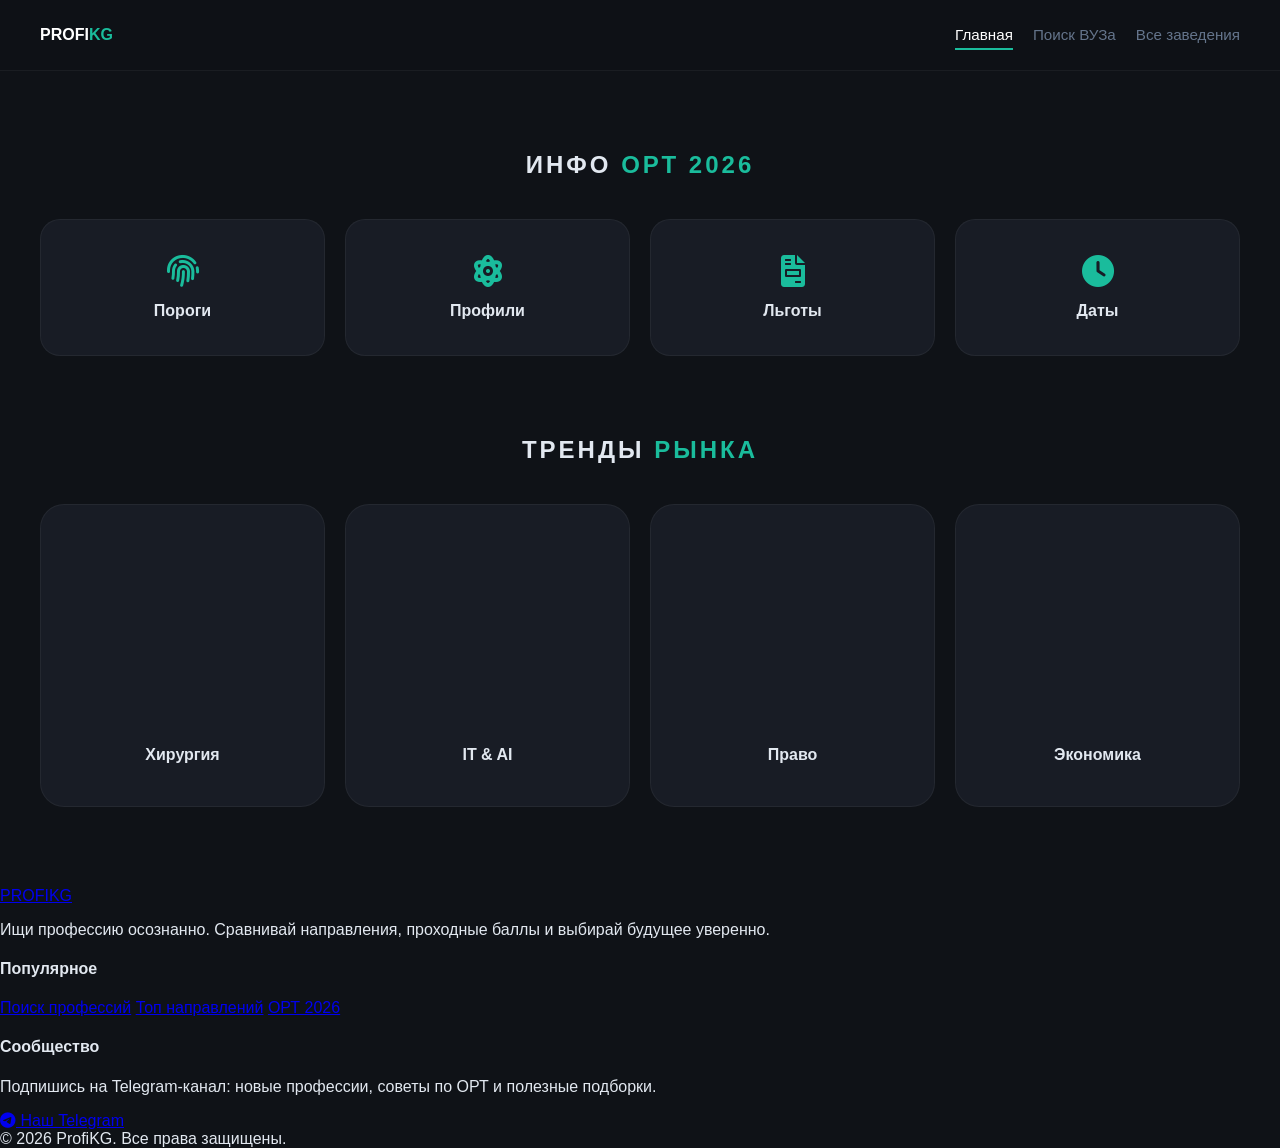
==== index.html @ b69098fc "Add files via upload" ====
<!DOCTYPE html>
<html lang="ru">
<head>
    <meta charset="UTF-8">
    <meta name="viewport" content="width=device-width, initial-scale=1.0">
    <title>ProfiKG | Полная Версия</title>
    
    <link rel="stylesheet" href="https://cdnjs.cloudflare.com/ajax/libs/font-awesome/6.0.0/css/all.min.css">
    <link rel="stylesheet" href="https://cdnjs.cloudflare.com/ajax/libs/animate.css/4.1.1/animate.min.css"/>
    <link rel="stylesheet" href="style.css">
    
    <style>
    :root {
        --brand-turquoise: #1abc9c;
        --dark-graphite: #0f1217;
        --card-graphite: #181c25;
        --border-mono: rgba(255, 255, 255, 0.05);
        --text-dim: #64748b;
    }

    body {
        background-color: var(--dark-graphite);
        color: #e2e8f0;
        font-family: 'Inter', sans-serif;
        margin: 0;
    }

    /* НАВИГАЦИЯ */
    .navbar {
        background: rgba(15, 18, 23, 0.95);
        border-bottom: 1px solid var(--border-mono);
        backdrop-filter: blur(12px);
        position: sticky; top: 0; z-index: 1000; height: 70px;
        display: flex; align-items: center;
    }

    .nav-container {
        display: flex; justify-content: space-between; align-items: center;
        width: 100%; max-width: 1200px; margin: 0 auto; padding: 0 20px;
    }

    .nav-links { display: flex; gap: 30px; list-style: none; padding: 0; margin: 0; }
    .nav-links a {
        text-decoration: none; color: var(--text-dim); font-weight: 500;
        position: relative; padding: 5px 0; transition: 0.3s; font-size: 0.95rem;
    }
    .nav-links a:hover, .nav-links a.active { color: white; }
    .nav-links a::after {
        content: ''; position: absolute; bottom: -2px; left: 0;
        width: 0; height: 2px; background: var(--brand-turquoise); transition: 0.3s;
    }
    .nav-links a:hover::after, .nav-links a.active::after { width: 100%; }

    /* СЕТКИ */
    .grid-container {
        display: grid; 
        grid-template-columns: repeat(4, 1fr); /* 4 в ряд по стандарту */
        gap: 20px; 
        margin-bottom: 40px;
    }

    /* КАРТОЧКИ ИНФО */
    .info-card {
        background: var(--card-graphite);
        border: 1px solid var(--border-mono);
        border-radius: 20px;
        padding: 35px 15px;
        text-align: center;
        cursor: pointer;
        transition: 0.4s;
    }
    .info-card:hover { transform: translateY(-10px); border-color: var(--brand-turquoise); }
    .info-card i { font-size: 2rem; color: var(--brand-turquoise); margin-bottom: 15px; transition: 0.4s; }

    /* СКРЫТЫЕ ОТВЕТЫ */
    .answer-box {
        display: none;
        background: rgba(255, 255, 255, 0.02);
        border: 1px solid var(--border-mono);
        border-radius: 24px;
        padding: 30px;
        margin: 20px 0 60px;
        border-left: 4px solid var(--brand-turquoise);
    }

    /* ТРЕНДЫ (ТУМАН) */
    .prof-card {
        background: var(--card-graphite);
        border-radius: 24px;
        border: 1px solid var(--border-mono);
        overflow: hidden;
        transition: 0.4s;
    }
    .prof-img {
        height: 200px;
        background-size: cover;
        background-position: center;
        filter: grayscale(100%) blur(1.5px);
        opacity: 0.6;
        transition: 0.6s ease;
    }
    .prof-card:hover .prof-img {
        filter: grayscale(0%) blur(0);
        opacity: 1;
        transform: scale(1.05);
    }

    .section-title {
        text-align: center; text-transform: uppercase; letter-spacing: 3px; margin: 80px 0 40px;
    }

    /* АДАПТИВНОСТЬ ДЛЯ 6 КАРТОЧЕК */
    @media (max-width: 1024px) { .grid-container { grid-template-columns: repeat(2, 1fr); } }
    @media (max-width: 600px) { .grid-container { grid-template-columns: 1fr; } }
    </style>
</head>
<body>
    <nav class="navbar">
        <div class="container nav-container" style="display: flex; justify-content: space-between; align-items: center; max-width: 1200px; margin: 0 auto; padding: 0 20px;">
            <a href="#" class="logo" style="color:white; text-decoration:none; font-weight:800;">PROFI<span style="color:var(--brand-turquoise);">KG</span></a>
             <ul class="nav-links" style="display: flex; gap: 20px; list-style: none;">
                <li><a href="#" class="active">Главная</a></li>
                <li><a href="search.html">Поиск ВУЗа</a></li>
                <li><a href="universities.html">Все заведения</a></li>
            </ul>
        </div>
    </nav>

    <main class="container  py-50" style="max-width: 1200px; margin: 50px auto; padding: 0 20px;">
        
        <h2 class="section-title">Инфо <span style="color:var(--brand-turquoise);">ОРТ 2026</span></h2>
        
        <div class="grid-container">
            <div class="info-card animate__animated animate__fadeInUp" onclick="toggleInfo('porog')">
                <i class="fas fa-fingerprint"></i>
                <h4 style="margin:0">Пороги</h4>
            </div>
            <div class="info-card animate__animated animate__fadeInUp" style="animation-delay: 0.1s;" onclick="toggleInfo('profiles')">
                <i class="fas fa-atom"></i>
                <h4 style="margin:0">Профили</h4>
            </div>
            <div class="info-card animate__animated animate__fadeInUp" style="animation-delay: 0.2s;" onclick="toggleInfo('benefits')">
                <i class="fas fa-file-invoice"></i>
                <h4 style="margin:0">Льготы</h4>
            </div>
            <div class="info-card animate__animated animate__fadeInUp" style="animation-delay: 0.3s;" onclick="toggleInfo('dates')">
                <i class="fas fa-clock"></i>
                <h4 style="margin:0">Даты</h4>
            </div>
        </div>

        <div id="porog" class="answer-box">
            <h2 style="color: var(--brand-turquoise);">Пороговые баллы</h2>
            <p>Базовый тест: 110 баллов. Это необходимый минимум для подачи документов.</p>
        </div>
        <div id="profiles" class="answer-box">
            <h2 style="color: var(--brand-turquoise);">Профильные предметы</h2>
            <p>При регистрации на ОРТ необходимо выбрать профильные тесты в соответствии с выбранным направлением.</p>
        </div>
        <div id="benefits" class="answer-box">
            <h2 style="color: var(--brand-turquoise);">Льготы</h2>
            <p>Квоты предоставляются инвалидам, сиротам и жителям отдаленных районов. Для них выделяются отдельные бюджетные места, и конкурс проходит внутри своей категории</p>
        </div>
        <div id="dates" class="answer-box">
            <h2 style="color: var(--brand-turquoise);">Даты ОРТ</h2>
            <p>Сроки Регистрации ОРТ: 10марта - 5 апреля </p>
        </div>

        <h2 class="section-title">Тренды <span style="color:var(--brand-turquoise);">рынка</span></h2>
        
        <div class="grid-container" style="margin-bottom: 80px;">
            <div class="prof-card animate__animated animate__fadeIn">
                <div class="prof-img" style="background-image: url('https://images.unsplash.com/photo-1579684385127-1ef15d508118?w=500');"></div>
                <div style="padding:20px; text-align:center;"><h4>Хирургия</h4></div>
            </div>
            <div class="prof-card animate__animated animate__fadeIn" style="animation-delay: 0.1s;">
                <div class="prof-img" style="background-image: url('https://images.unsplash.com/photo-1498050108023-c5249f4df085?w=500');"></div>
                <div style="padding:20px; text-align:center;"><h4>IT & AI</h4></div>
            </div>
            <div class="prof-card animate__animated animate__fadeIn" style="animation-delay: 0.2s;">
                <div class="prof-img" style="background-image: url('https://images.unsplash.com/photo-1589829545856-d10d557cf95f?w=500');"></div>
                <div style="padding:20px; text-align:center;"><h4>Право</h4></div>
            </div>
            <div class="prof-card animate__animated animate__fadeIn" style="animation-delay: 0.3s;">
                <div class="prof-img" style="background-image: url('https://images.unsplash.com/photo-1460925895917-afdab827c52f?w=500');"></div>
                <div style="padding:20px; text-align:center;"><h4>Экономика</h4></div>
            </div>
        </div>

    </main>

    <footer class="site-footer">
        <div class="footer-inner">
            <div class="footer-grid">
                <div>
                    <a href="index.html" class="footer-logo">PROFI<span>KG</span></a>
                    <p class="footer-tagline">Ищи профессию осознанно. Сравнивай направления, проходные баллы и выбирай будущее уверенно.</p>
                </div>
                <div>
                    <h4 class="footer-title">Популярное</h4>
                    <a class="footer-chip" href="professions.html">Поиск профессий</a>
                    <a class="footer-chip" href="universities.html">Топ направлений</a>
                    <a class="footer-chip" href="footer.html">ОРТ 2026</a> 
                </div>
            
                <div>
                    <h4 class="footer-title">Сообщество</h4>
                    <p class="footer-cta-text">Подпишись на Telegram-канал: новые профессии, советы по ОРТ и полезные подборки.</p>
                    <a href="#" class="footer-telegram"><i class="fab fa-telegram-plane"></i> Наш Telegram</a>
                </div>
            </div>
            <div class="footer-bottom">© 2026 ProfiKG. Все права защищены.</div>
        </div>
    </footer>

    <script>
        function toggleInfo(id) {
            document.querySelectorAll('.answer-box').forEach(box => box.style.display = 'none');
            const selected = document.getElementById(id);
            selected.style.display = 'block';
            selected.classList.remove('animate__fadeIn');
            void selected.offsetWidth;
            selected.classList.add('animate__animated', 'animate__fadeIn');
        }
    </script>
</body>
</html>
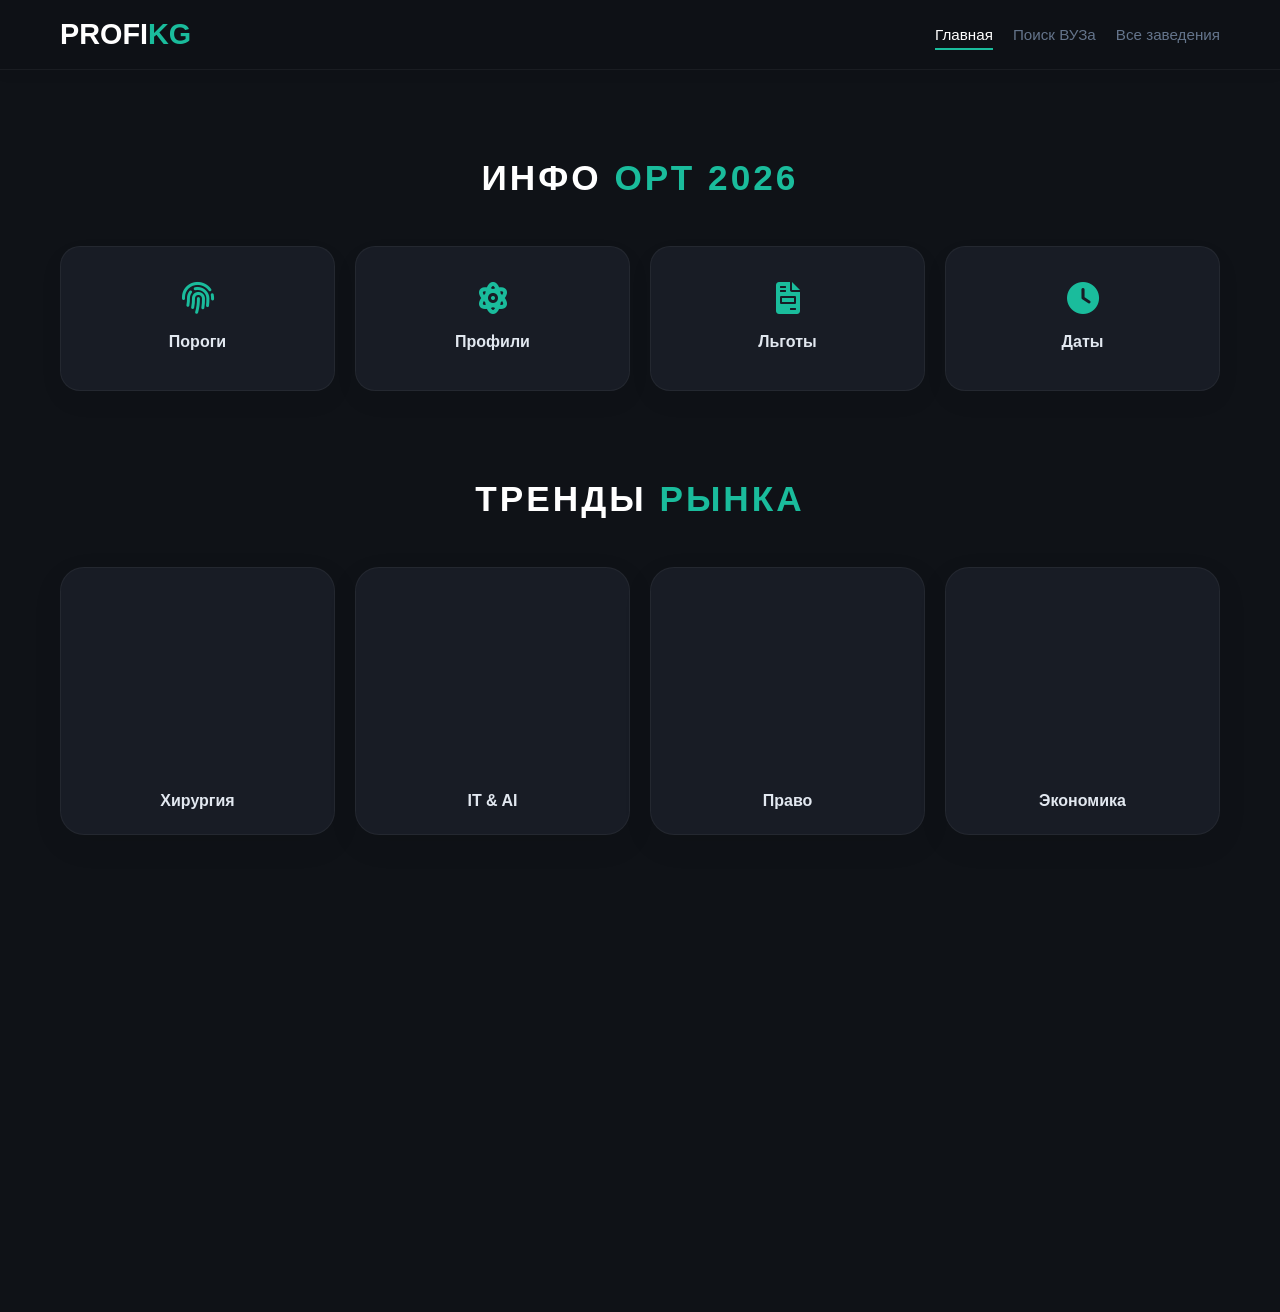
==== commit c2da9886: "Add files via upload" ====
--- a/index.html
+++ b/index.html
@@ -200,9 +200,25 @@
                     <h4 class="footer-title">Популярное</h4>
                     <a class="footer-chip" href="professions.html">Поиск профессий</a>
                     <a class="footer-chip" href="universities.html">Топ направлений</a>
-                    <a class="footer-chip" href="footer.html">ОРТ 2026</a> 
-                </div>
-            
+                    <a class="footer-chip" href="search.html">Калькулятор ОРТ</a>
+                </div>
+                <div>
+                    <h4 class="footer-title">Частые вопросы ОРТ</h4>
+                    <div class="footer-faq-list">
+                        <details class="footer-faq-item">
+                            <summary>Какой минимальный балл ОРТ?</summary>
+                            <p>Ориентир по базовому порогу обычно от 110, но по вузам требования отличаются.</p>
+                        </details>
+                        <details class="footer-faq-item">
+                            <summary>Куда поступить с моим баллом?</summary>
+                            <p>Открой Калькулятор ОРТ и введи балл — увидишь подходящие направления.</p>
+                        </details>
+                        <details class="footer-faq-item">
+                            <summary>Где смотреть дедлайны?</summary>
+                            <p>Проверяй раздел ОРТ 2026 и обязательно уточняй даты в приемной комиссии.</p>
+                        </details>
+                    </div>
+                </div>
                 <div>
                     <h4 class="footer-title">Сообщество</h4>
                     <p class="footer-cta-text">Подпишись на Telegram-канал: новые профессии, советы по ОРТ и полезные подборки.</p>
@@ -214,6 +230,27 @@
     </footer>
 
     <script>
+        function setupIndexAnimations() {
+            const targets = document.querySelectorAll('.info-card, .prof-card, .section-title, .answer-box, .site-footer');
+            targets.forEach(el => el.classList.add('reveal-on-scroll'));
+
+            if (!('IntersectionObserver' in window)) {
+                targets.forEach(el => el.classList.add('is-visible'));
+                return;
+            }
+
+            const observer = new IntersectionObserver((entries, obs) => {
+                entries.forEach(entry => {
+                    if (entry.isIntersecting) {
+                        entry.target.classList.add('is-visible');
+                        obs.unobserve(entry.target);
+                    }
+                });
+            }, { threshold: 0.15 });
+
+            targets.forEach(el => observer.observe(el));
+        }
+
         function toggleInfo(id) {
             document.querySelectorAll('.answer-box').forEach(box => box.style.display = 'none');
             const selected = document.getElementById(id);
@@ -221,7 +258,10 @@
             selected.classList.remove('animate__fadeIn');
             void selected.offsetWidth;
             selected.classList.add('animate__animated', 'animate__fadeIn');
+            selected.classList.add('is-visible');
         }
+
+        document.addEventListener('DOMContentLoaded', setupIndexAnimations);
     </script>
 </body>
 </html>
--- a/style.css
+++ b/style.css
@@ -0,0 +1,776 @@
+/* ОБНУЛЕНИЕ */
+* { 
+    margin: 0; 
+    padding: 0; 
+    box-sizing: border-box; 
+    font-family: 'Segoe UI', Roboto, Helvetica, Arial, sans-serif; 
+}
+
+body { 
+    background: #f4f7f6; 
+    color: #333; 
+    line-height: 1.6;
+}
+
+.container { 
+    max-width: 1200px; 
+    margin: 0 auto; 
+    padding: 0 20px; 
+}
+
+/* НАВИГАЦИЯ */
+.navbar { 
+    background: #fff; 
+    padding: 1rem 0; 
+    box-shadow: 0 4px 12px rgba(0,0,0,0.05); 
+    position: sticky; 
+    top: 0; 
+    z-index: 100; 
+}
+
+.nav-container { 
+    display: flex; 
+    justify-content: space-between; 
+    align-items: center; 
+}
+
+.logo { 
+    font-size: 1.8rem; 
+    font-weight: 800; 
+    color: #2c3e50; 
+    text-decoration: none;
+}
+
+.logo span { color: #00a8a8; }
+
+.nav-links { 
+    display: flex; 
+    list-style: none; 
+    gap: 25px; 
+}
+
+.nav-links a { 
+    text-decoration: none; 
+    color: #555; 
+    font-weight: 600; 
+    transition: 0.3s; 
+}
+
+.nav-links a:hover, .nav-links a.active { color: #00a8a8; }
+
+/* HERO БЛОК */
+.hero { 
+    height: 60vh; 
+    background: linear-gradient(rgba(0,0,0,0.6), rgba(0,0,0,0.6)), 
+                url('https://images.unsplash.com/photo-1505751172107-16053f3e6205?auto=format&fit=crop&w=1600&q=80'); 
+    background-size: cover; 
+    background-position: center; 
+    display: flex; 
+    align-items: center; 
+    justify-content: center; 
+    text-align: center; 
+    color: white; 
+}
+
+.hero-content h1 { font-size: 3rem; margin-bottom: 1rem; text-shadow: 2px 2px 10px rgba(0,0,0,0.3); }
+
+/* КНОПКИ */
+.btn-primary, .btn-outline {
+    padding: 12px 30px;
+    border-radius: 8px;
+    text-decoration: none;
+    font-weight: 700;
+    display: inline-block;
+    transition: 0.3s;
+    cursor: pointer;
+    border: none;
+}
+
+.btn-primary { background: #00a8a8; color: white; box-shadow: 0 4px 15px rgba(0,168,168,0.3); }
+.btn-primary:hover { background: #008f8f; transform: translateY(-2px); box-shadow: 0 6px 20px rgba(0,168,168,0.4); }
+
+.btn-outline { 
+    background: transparent; 
+    color: white; 
+    border: 2px solid white; 
+    margin-left: 10px;
+}
+.btn-outline:hover { background: white; color: #2c3e50; }
+
+/* СЕТКА РЕЗУЛЬТАТОВ */
+.results-grid { 
+    display: grid; 
+    /* repeat(auto-fill...) — это магия. Она сама решает, 
+       сколько карточек влезет в ряд. 300px — это их идеальная ширина. */
+    grid-template-columns: repeat(auto-fill, minmax(300px, 1fr)); 
+    gap: 25px; 
+    padding: 40px 0; 
+    align-items: start; /* Чтобы карточки не растягивались до пола */
+}
+
+/* ЖИРНАЯ КАРТОЧКА */
+/* УЛЬТИМАТИВНАЯ КАРТОЧКА: БЕЛАЯ, ПРЫГУЧАЯ, НЕ ТАНК */
+.feature-card { 
+    background: #ffffff !important; /* Принудительно белый фон, чтобы не была прозрачной */
+    border-radius: 18px; 
+    padding: 25px; 
+    box-shadow: 0 12px 30px rgba(0,0,0,0.07); 
+    border-top: 8px solid #00a8a8; 
+    display: flex; 
+    flex-direction: column; 
+    height: 100%;
+    position: relative;
+    z-index: 1;
+    /* ИМБА ПРЫЖОК */
+    transition: all 0.6s cubic-bezier(0.175, 0.885, 0.32, 1.275) !important; 
+}
+
+/* Эффект при наведении */
+.feature-card:hover { 
+    transform: translateY(-15px) scale(1.05) !important; 
+    box-shadow: 0 20px 40px rgba(0,0,0,0.15);
+    background: #ffffff !important;
+}
+
+.feature-card.special { 
+    border-top-color: #f1c40f; 
+    background: linear-gradient(to bottom, #fffef5, #ffffff); 
+}
+
+/* ВЕРХ КАРТОЧКИ */
+.card-header {
+    display: flex;
+    justify-content: space-between;
+    align-items: flex-start;
+    margin-bottom: 15px;
+}
+
+.badge { 
+    font-size: 10px; 
+    padding: 5px 12px; 
+    border-radius: 6px; 
+    font-weight: 800; 
+    color: white; 
+    text-transform: uppercase;
+    letter-spacing: 0.5px;
+}
+.badge.vuz { background: #2c3e50; }
+.badge.college { background: #00a8a8; }
+
+.feature-card i { font-size: 2.2rem; color: #00a8a8; transition: 0.3s; }
+.feature-card:hover i { transform: scale(1.1); }
+
+/* ТЕЛО КАРТОЧКИ - ЗАБИРАЕТ СВОБОДНОЕ МЕСТО */
+.card-body {
+    flex-grow: 1; 
+    display: flex;
+    flex-direction: column;
+}
+
+.feature-card h3 { 
+    font-size: 1.3rem; 
+    color: #2c3e50; 
+    margin-bottom: 8px; 
+    font-weight: 700;
+    line-height: 1.2;
+}
+
+.univ-name { 
+    color: #888; 
+    font-size: 0.95rem; 
+    margin-bottom: 20px; 
+    font-weight: 500;
+}
+
+/* БЛОК ХАРАКТЕРИСТИК */
+.stats { 
+    background: #f8fafb; 
+    padding: 15px; 
+    border-radius: 12px; 
+    margin-top: auto; /* Прижимает блок характеристик к нижней части */
+    border: 1px solid #eee;
+}
+.stat-item { 
+    display: flex; 
+    justify-content: space-between; 
+    font-size: 0.9rem; 
+    margin-bottom: 8px; 
+}
+.stat-item:last-child { margin-bottom: 0; }
+.stat-item strong { color: #2c3e50; font-weight: 700; }
+
+/* ФУТЕР С ЦЕНОЙ */
+.card-footer {
+    margin-top: 20px;
+    padding-top: 15px;
+    border-top: 1px dashed #ddd;
+    text-align: center;
+}
+
+.price { 
+    font-size: 1.4rem; 
+    font-weight: 900; 
+    color: #00a8a8; 
+}
+
+/* ПОИСКОВАЯ ЗОНА */
+.search-box { 
+    text-align: center; 
+    background: white; 
+    padding: 50px 40px; 
+    border-radius: 20px; 
+    box-shadow: 0 15px 40px rgba(0,0,0,0.1); 
+    margin-top: -80px; 
+    position: relative; 
+    z-index: 10; 
+    border-bottom: 4px solid #00a8a8;
+}
+
+.input-group {
+    display: flex;
+    justify-content: center;
+    gap: 15px;
+    margin-top: 25px;
+    flex-wrap: wrap;
+}
+
+.search-box input { 
+    padding: 18px 25px; 
+    border: 2px solid #edf2f7; 
+    border-radius: 12px; 
+    width: 300px; 
+    outline: none; 
+    font-size: 1rem;
+    transition: 0.3s;
+    background: #f8fafb;
+}
+
+.search-box input:focus { 
+    border-color: #00a8a8; 
+    background: #fff;
+    box-shadow: 0 0 0 4px rgba(0,168,168,0.1);
+}
+
+/* ТАБЫ */
+.tabs { display: flex; justify-content: center; gap: 12px; margin: 40px 0; }
+.tab-btn { 
+    padding: 12px 25px; 
+    border: 2px solid #00a8a8; 
+    background: white; 
+    color: #00a8a8; 
+    border-radius: 50px; 
+    cursor: pointer; 
+    font-weight: 700; 
+    transition: 0.3s;
+}
+.tab-btn.active, .tab-btn:hover { background: #00a8a8; color: white; box-shadow: 0 4px 15px rgba(0,168,168,0.2); }
+
+/* СЕКЦИИ */
+.section-title { text-align: center; margin-bottom: 50px; font-size: 2.2rem; color: #2c3e50; font-weight: 800; }
+.bg-light-gray { background: #eef2f3; }
+.py-50 { padding: 80px 0; }
+
+.info-grid { display: grid; grid-template-columns: repeat(auto-fit, minmax(300px, 1fr)); gap: 30px; }
+.info-card { background: white; padding: 40px; border-radius: 20px; text-align: center; box-shadow: 0 10px 25px rgba(0,0,0,0.05); }
+.info-card i { font-size: 3rem; color: #00a8a8; margin-bottom: 20px; }
+
+.prof-grid { display: grid; grid-template-columns: repeat(auto-fit, minmax(300px, 1fr)); gap: 30px; }
+.prof-card { background: white; border-radius: 20px; overflow: hidden; box-shadow: 0 10px 30px rgba(0,0,0,0.08); }
+.prof-card img { width: 100%; height: 220px; object-fit: cover; }
+.prof-content { padding: 25px; }
+
+.footer { background: #2c3e50; color: white; padding: 50px 0; text-align: center; margin-top: 80px; }
+
+/* МОБИЛКА */
+@media (max-width: 768px) {
+    .nav-links { display: none; }
+    .hero-content h1 { font-size: 2.2rem; }
+    .search-box { padding: 30px 20px; margin-top: -40px; }
+    .search-box input { width: 100%; }
+}
+/* Стиль кнопки карты */
+.map-btn {
+    width: 100%;
+    margin-top: 15px;
+    padding: 10px;
+    border: none;
+    border-radius: 8px;
+    background: #eef2f7;
+    color: #2c3e50;
+    font-weight: 600;
+    cursor: pointer;
+    transition: all 0.3s ease;
+    display: flex;
+    align-items: center;
+    justify-content: center;
+    gap: 8px;
+}
+
+.map-btn i {
+    color: #e74c3c; /* Красный цвет маркера Google */
+}
+
+.map-btn:hover {
+    background: #27ae60;
+    color: white;
+}
+
+.map-btn:hover i {
+    color: white;
+}
+/* Кнопка "Найти на карте" */
+.map-btn {
+    width: 100%;
+    margin-top: 12px;
+    padding: 10px;
+    border: 2px solid #eee;
+    border-radius: 8px;
+    background: #fff;
+    color: #2c3e50;
+    font-weight: 600;
+    cursor: pointer;
+    transition: 0.3s;
+    display: flex;
+    align-items: center;
+    justify-content: center;
+    gap: 8px;
+}
+
+.map-btn:hover {
+    border-color: #e74c3c;
+    background: #fdf2f2;
+}
+
+/* Модальное окно (фон) */
+.modal {
+    display: none; /* Скрыто по умолчанию */
+    position: fixed;
+    z-index: 2000;
+    left: 0;
+    top: 0;
+    width: 100%;
+    height: 100%;
+    background-color: rgba(0,0,0,0.8); /* Темный фон */
+    backdrop-filter: blur(5px); /* Размытие заднего плана */
+}
+/* Контент окна */
+.modal-content {
+    background-color: #fff;
+    margin: 5% auto;
+    padding: 15px;
+    border-radius: 20px;
+    width: 90%;
+    max-width: 800px;
+    position: relative;
+    animation: slideDown 0.3s ease-out;
+}
+
+/* Крестик закрытия */
+.close-modal {
+    position: absolute;
+    right: 15px;
+    top: 5px;
+    color: #333;
+    font-size: 35px;
+    font-weight: bold;
+    cursor: pointer;
+}
+
+/* Анимация появления */
+@keyframes slideDown {
+    from { transform: translateY(-50px); opacity: 0; }
+    to { transform: translateY(0); opacity: 1; }
+}
+.catalog-grid {
+    display: grid;
+    /* minmax(300px, 1fr) — значит карточка не меньше 300px, но и не растянется в танк */
+    grid-template-columns: repeat(auto-fill, minmax(300px, 1fr)); 
+    gap: 25px; /* Расстояние между ними */
+    padding: 20px;
+    align-items: start; /* Чтобы они не тянулись до пола, если текста мало */
+}
+/* 1. Создаем саму пружину */
+@keyframes modalJump {
+    0% { opacity: 0; transform: scale(0.5) translateY(150px); }
+    70% { transform: scale(1.08) translateY(-15px); }
+    100% { opacity: 1; transform: scale(1) translateY(0); }
+}
+
+/* 2. Вешаем её на окно */
+.modal-content {
+    /* Другие стили окна... */
+    animation: modalJump 0.7s cubic-bezier(0.175, 0.885, 0.32, 1.275) forwards;
+}
+:root {
+    --brand-turquoise: #1abc9c; /* Основной бирюзовый */
+    --dark-turquoise: #16a085;  /* Бирюзовый потемнее для ховера */
+    --bg-light: #f4f9f9;
+    --transition-bounce: all 0.4s cubic-bezier(0.175, 0.885, 0.32, 1.275);
+}
+
+/* Общий контейнер для кнопок */
+.filter-tabs-wrapper, .tabs-tags {
+    display: flex;
+    gap: 12px;
+    justify-content: center;
+    flex-wrap: wrap;
+    padding: 20px;
+}
+
+/* Кнопки на обеих страницах */
+.tab-btn, .univ-tab-btn {
+    display: flex;
+    align-items: center;
+    gap: 10px;
+    padding: 12px 22px;
+    border: 2px solid #e0e7e7;
+    background: #ffffff;
+    color: #34495e;
+    border-radius: 14px;
+    font-size: 14px;
+    font-weight: 600;
+    cursor: pointer;
+    transition: var(--transition-bounce);
+    box-shadow: 0 4px 6px rgba(0, 0, 0, 0.02);
+}
+
+/* Наведение (Ховер) */
+.tab-btn:hover, .univ-tab-btn:hover {
+    border-color: var(--brand-turquoise);
+    color: var(--brand-turquoise);
+    transform: translateY(-4px);
+    box-shadow: 0 10px 20px rgba(26, 188, 156, 0.15);
+}
+
+/* Активная кнопка (Бирюзовый фон) */
+.tab-btn.active, .univ-tab-btn.active {
+    background: var(--brand-turquoise);
+    border-color: var(--brand-turquoise);
+    color: #ffffff !important;
+    transform: scale(1.06);
+    box-shadow: 0 12px 25px rgba(26, 188, 156, 0.3);
+}
+
+/* Иконки: делаем их одинаковыми по размеру */
+.tab-btn i, .univ-tab-btn i {
+    font-size: 18px;
+    width: 20px;
+    text-align: center;
+}
+/* ФИНАЛЬНЫЙ ФИКС ЦВЕТОВ (ГРАФИТ + БИРЮЗА) */
+
+/* 1. ФОН СТРАНИЦЫ И ОБЩИЙ ТЕКСТ */
+body {
+    background-color: #0f1217 !important;
+    color: #e2e8f0 !important;
+}
+
+/* 2. ТЕКСТ ВНУТРИ БЕЛЫХ КАРТОЧЕК (РЕЗУЛЬТАТЫ) */
+/* Мы заставляем текст внутри карточек быть темным, чтобы его было видно на белом фоне */
+.results-grid div, 
+#all-list div, 
+.uni-card {
+    color: #1a1a1a !important; /* Делаем текст почти черным */
+}
+
+/* Названия вузов внутри карточек */
+.results-grid h3, 
+#all-list h3, 
+.uni-card h3 {
+    color: #000000 !important;
+    font-weight: 800 !important;
+}
+
+/* Подписи (сколько лет учиться, факультеты) */
+.results-grid p, 
+#all-list p, 
+.uni-card p {
+    color: #444444 !important;
+}
+
+/* 3. КНОПКИ ФИЛЬТРОВ И НАДПИСИ (ВЕРХНЯЯ ПАНЕЛЬ) */
+/* Делаем заголовки фильтров белыми */
+.filter-group label, 
+.filter-container p, 
+h2.section-title {
+    color: #ffffff !important;
+}
+
+/* Кнопки ВУЗ/Колледж */
+.tab-btn {
+    background: rgba(255, 255, 255, 0.05) !important;
+    border: 1px solid rgba(255, 255, 255, 0.1) !important;
+    color: #94a3b8 !important; /* Светло-серый текст */
+}
+
+/* Активная кнопка - Бирюзовая */
+.tab-btn.active {
+    background-color: #1abc9c !important;
+    color: #0f1217 !important; /* Черный текст на бирюзе для четкости */
+    border-color: #1abc9c !important;
+    font-weight: bold !important;
+}
+
+/* Иконки в фильтрах */
+.tab-btn i {
+    color: inherit !important; /* Иконка принимает цвет текста кнопки */
+}
+/* Возвращаем сочную сетку по 3 в ряд */
+.results-grid {
+    display: grid;
+    grid-template-columns: repeat(3, 1fr); /* Строго 3 колонки */
+    gap: 25px;
+    margin-top: 40px;
+}
+
+/* Адаптивность: на планшетах 2, на телефонах 1 */
+@media (max-width: 992px) {
+    .results-grid { grid-template-columns: repeat(2, 1fr); }
+}
+@media (max-width: 600px) {
+    .results-grid { grid-template-columns: 1fr; }
+}
+
+/* Те самые красочные карточки */
+.results-grid > div {
+    background: #ffffff !important;
+    border-radius: 20px !important;
+    padding: 30px !important;
+    position: relative;
+    overflow: hidden;
+    box-shadow: 0 10px 30px rgba(0,0,0,0.3) !important;
+    transition: transform 0.3s ease;
+    display: flex;
+    flex-direction: column;
+    min-height: 200px; /* Чтобы не были мелкими */
+}
+
+/* Та самая яркая полоска (как в universities) */
+.results-grid > div::before {
+    content: '';
+    position: absolute;
+    top: 0;
+    left: 0;
+    width: 100%;
+    height: 8px;
+    background: #ffcc00; /* Тот самый желтый акцент, или поставь #1abc9c для бирюзы */
+}
+
+/* Текст внутри — четкий и черный */
+.results-grid h3 {
+    color: #000000 !important;
+    font-size: 1.4rem;
+    margin: 10px 0;
+    font-weight: 800;
+}
+
+.results-grid p {
+    color: #333333 !important; /* Насыщенный цвет для инфы об обучении */
+    font-size: 1rem;
+    line-height: 1.6;
+    margin: 0;
+}
+
+/* Чтобы кнопки сфер (IT, Медицина) тоже не ломались */
+.tab-btn {
+    white-space: nowrap; /* Чтобы текст в кнопках не переносился криво */
+}
+.answer-box {
+    /* Добавляет 100px отступа сверху при прыжке к ID */
+    scroll-margin-top: 100px; 
+}
+/* Базовый стиль для всех меток */
+.badge {
+    padding: 4px 8px;
+    border-radius: 4px;
+    color: white;
+    font-size: 10px;
+    font-weight: bold;
+    text-transform: uppercase;
+}
+
+
+.badge.vocational_school { background-color: #F59E0B; }   
+
+/* ЕДИНЫЙ ФУТЕР САЙТА */
+.site-footer {
+    margin-top: 80px;
+    background: #11161d;
+    border-top: 1px solid rgba(255, 255, 255, 0.08);
+    color: #cbd5e1;
+}
+
+.footer-inner {
+    max-width: 1200px;
+    margin: 0 auto;
+    padding: 48px 20px 28px;
+}
+
+.footer-grid {
+    display: grid;
+    grid-template-columns: 1.3fr 1fr 1fr 1fr;
+    gap: 24px;
+}
+
+.footer-logo {
+    display: inline-block;
+    font-size: 1.5rem;
+    font-weight: 800;
+    text-decoration: none;
+    color: #ffffff;
+    margin-bottom: 12px;
+}
+
+.footer-logo span {
+    color: #1abc9c;
+}
+
+.footer-tagline {
+    margin: 0;
+    color: #94a3b8;
+    line-height: 1.7;
+    max-width: 280px;
+}
+
+.footer-title {
+    margin: 0 0 12px;
+    color: #ffffff;
+    font-size: 1rem;
+    font-weight: 700;
+}
+
+.footer-links {
+    list-style: none;
+    margin: 0;
+    padding: 0;
+    display: flex;
+    flex-direction: column;
+    gap: 8px;
+}
+
+.footer-links a {
+    color: #94a3b8;
+    text-decoration: none;
+    transition: color 0.25s ease, transform 0.25s ease;
+}
+
+.footer-links a:hover {
+    color: #1abc9c;
+    transform: translateX(2px);
+}
+
+.footer-chip {
+    display: inline-block;
+    margin: 0 8px 8px 0;
+    padding: 6px 10px;
+    border-radius: 999px;
+    background: rgba(26, 188, 156, 0.12);
+    border: 1px solid rgba(26, 188, 156, 0.35);
+    color: #7be3cf;
+    font-size: 0.84rem;
+    text-decoration: none;
+    transition: all 0.25s ease;
+}
+
+.footer-chip:hover {
+    background: rgba(26, 188, 156, 0.2);
+    color: #a8f2e5;
+}
+
+.footer-cta-text {
+    margin: 0 0 14px;
+    color: #94a3b8;
+    line-height: 1.6;
+}
+
+.footer-telegram {
+    display: inline-flex;
+    align-items: center;
+    gap: 8px;
+    padding: 10px 16px;
+    border-radius: 10px;
+    background: #1abc9c;
+    color: #0f1217;
+    font-weight: 700;
+    text-decoration: none;
+    transition: transform 0.25s ease, box-shadow 0.25s ease;
+}
+
+.footer-telegram:hover {
+    transform: translateY(-2px);
+    box-shadow: 0 10px 20px rgba(26, 188, 156, 0.35);
+}
+
+.footer-bottom {
+    margin-top: 28px;
+    padding-top: 16px;
+    border-top: 1px solid rgba(255, 255, 255, 0.08);
+    text-align: center;
+    color: #64748b;
+    font-size: 0.92rem;
+}
+
+.footer-faq-list {
+    display: flex;
+    flex-direction: column;
+    gap: 10px;
+}
+
+.footer-faq-item {
+    background: rgba(255, 255, 255, 0.03);
+    border: 1px solid rgba(255, 255, 255, 0.06);
+    border-radius: 10px;
+    padding: 10px 12px;
+}
+
+.footer-faq-item summary {
+    cursor: pointer;
+    color: #cbd5e1;
+    font-weight: 600;
+}
+
+.footer-faq-item p {
+    margin: 8px 0 0;
+    color: #94a3b8;
+    line-height: 1.55;
+    font-size: 0.92rem;
+}
+
+@keyframes fadeUpSoft {
+    from {
+        opacity: 0;
+        transform: translateY(18px);
+    }
+    to {
+        opacity: 1;
+        transform: translateY(0);
+    }
+}
+
+.reveal-on-scroll {
+    opacity: 0;
+    transform: translateY(18px);
+    transition: opacity 0.55s ease, transform 0.55s ease;
+}
+
+.reveal-on-scroll.is-visible {
+    opacity: 1;
+    transform: translateY(0);
+}
+
+@media (max-width: 992px) {
+    .footer-grid {
+        grid-template-columns: repeat(2, 1fr);
+    }
+}
+
+@media (max-width: 600px) {
+    .footer-inner {
+        padding: 36px 16px 24px;
+    }
+
+    .footer-grid {
+        grid-template-columns: 1fr;
+        gap: 20px;
+    }
+}
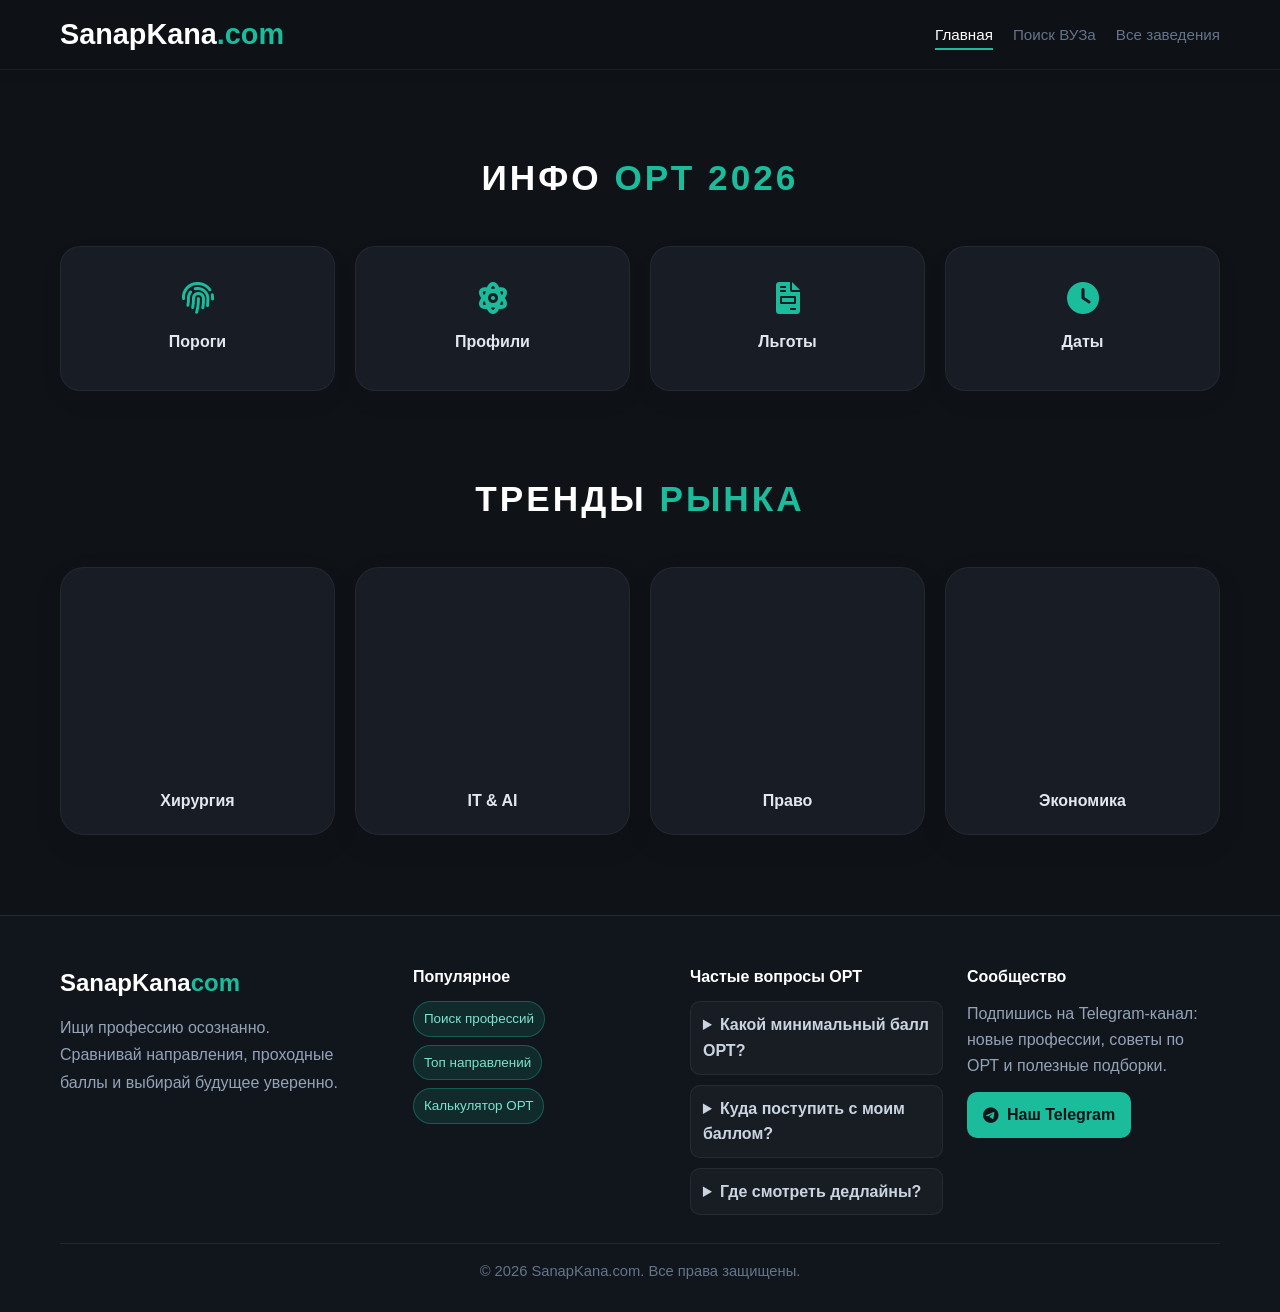
==== commit e7954b44: "Add files via upload" ====
--- a/index.html
+++ b/index.html
@@ -3,7 +3,7 @@
 <head>
     <meta charset="UTF-8">
     <meta name="viewport" content="width=device-width, initial-scale=1.0">
-    <title>ProfiKG | Полная Версия</title>
+    <title>SanapKana.com | Полная Версия</title>
     
     <link rel="stylesheet" href="https://cdnjs.cloudflare.com/ajax/libs/font-awesome/6.0.0/css/all.min.css">
     <link rel="stylesheet" href="https://cdnjs.cloudflare.com/ajax/libs/animate.css/4.1.1/animate.min.css"/>
@@ -117,7 +117,7 @@
 <body>
     <nav class="navbar">
         <div class="container nav-container" style="display: flex; justify-content: space-between; align-items: center; max-width: 1200px; margin: 0 auto; padding: 0 20px;">
-            <a href="#" class="logo" style="color:white; text-decoration:none; font-weight:800;">PROFI<span style="color:var(--brand-turquoise);">KG</span></a>
+            <a href="#" class="logo" style="color:white; text-decoration:none; font-weight:800;">SanapKana<span style="color:var(--brand-turquoise);">.com</span></a>
              <ul class="nav-links" style="display: flex; gap: 20px; list-style: none;">
                 <li><a href="#" class="active">Главная</a></li>
                 <li><a href="search.html">Поиск ВУЗа</a></li>
@@ -193,7 +193,7 @@
         <div class="footer-inner">
             <div class="footer-grid">
                 <div>
-                    <a href="index.html" class="footer-logo">PROFI<span>KG</span></a>
+                    <a href="index.html" class="footer-logo">SanapKana<span>com</span></a>
                     <p class="footer-tagline">Ищи профессию осознанно. Сравнивай направления, проходные баллы и выбирай будущее уверенно.</p>
                 </div>
                 <div>
@@ -225,7 +225,7 @@
                     <a href="#" class="footer-telegram"><i class="fab fa-telegram-plane"></i> Наш Telegram</a>
                 </div>
             </div>
-            <div class="footer-bottom">© 2026 ProfiKG. Все права защищены.</div>
+            <div class="footer-bottom">© 2026 SanapKana.com. Все права защищены.</div>
         </div>
     </footer>
 
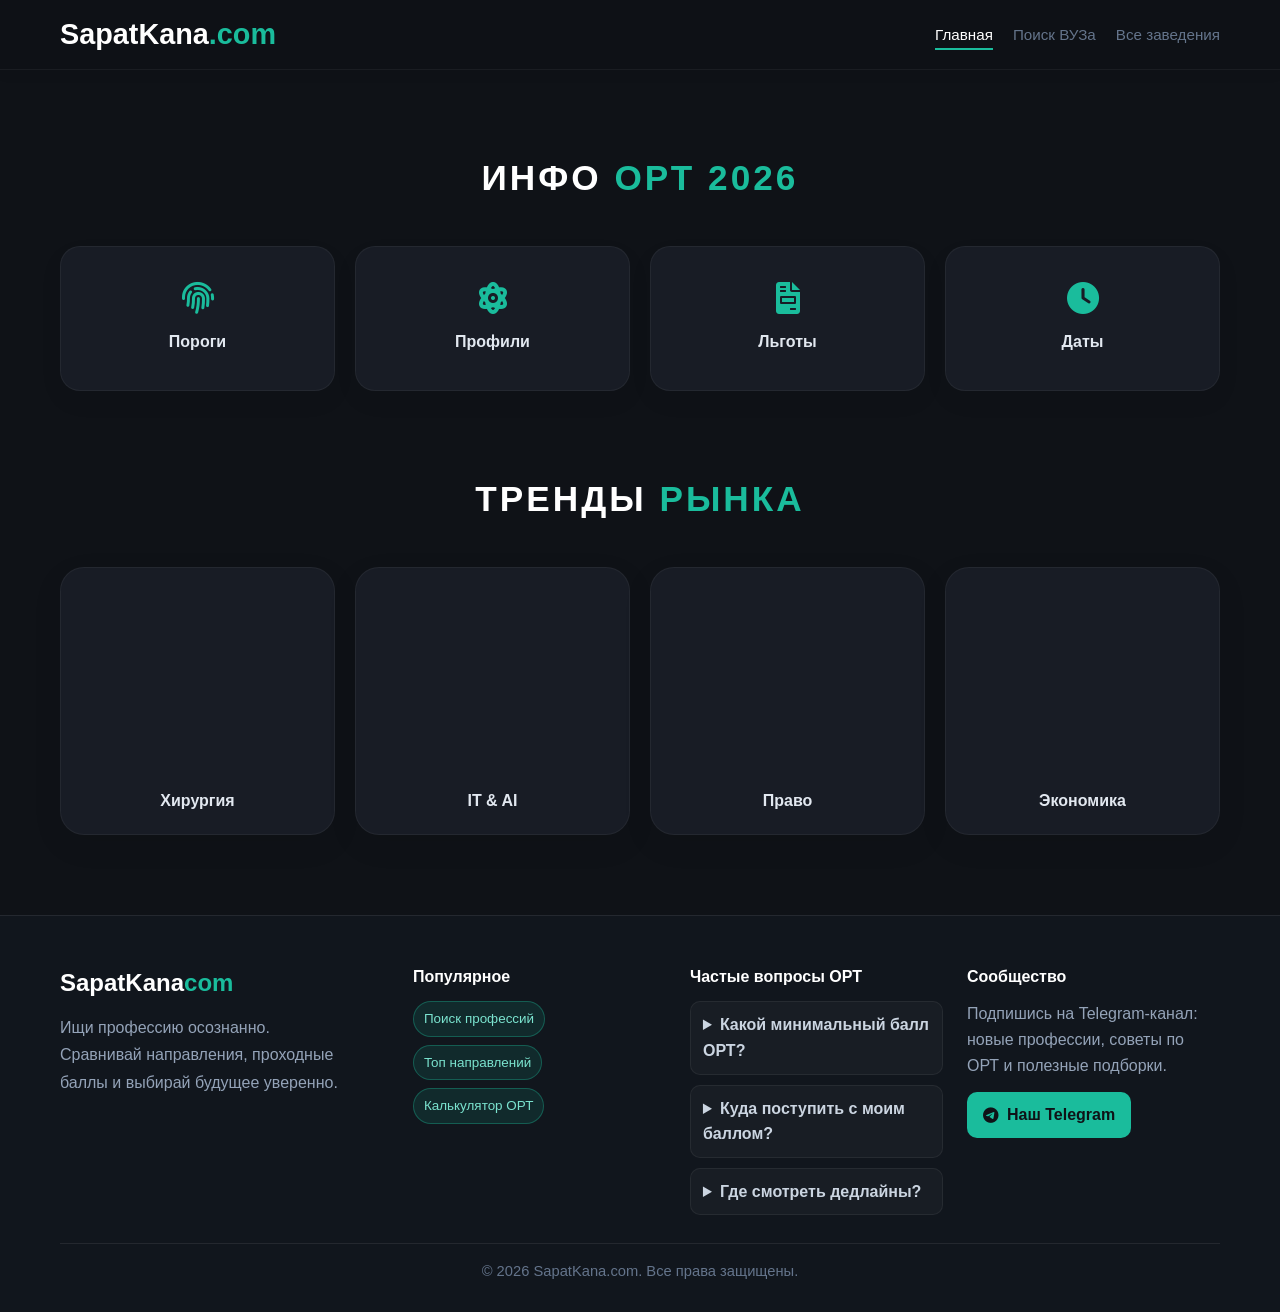
==== commit a93e4c02: "Add files via upload" ====
--- a/index.html
+++ b/index.html
@@ -3,7 +3,7 @@
 <head>
     <meta charset="UTF-8">
     <meta name="viewport" content="width=device-width, initial-scale=1.0">
-    <title>SanapKana.com | Полная Версия</title>
+    <title>SapatKana.com | Полная Версия</title>
     
     <link rel="stylesheet" href="https://cdnjs.cloudflare.com/ajax/libs/font-awesome/6.0.0/css/all.min.css">
     <link rel="stylesheet" href="https://cdnjs.cloudflare.com/ajax/libs/animate.css/4.1.1/animate.min.css"/>
@@ -117,7 +117,7 @@
 <body>
     <nav class="navbar">
         <div class="container nav-container" style="display: flex; justify-content: space-between; align-items: center; max-width: 1200px; margin: 0 auto; padding: 0 20px;">
-            <a href="#" class="logo" style="color:white; text-decoration:none; font-weight:800;">SanapKana<span style="color:var(--brand-turquoise);">.com</span></a>
+            <a href="#" class="logo" style="color:white; text-decoration:none; font-weight:800;">SapatKana<span style="color:var(--brand-turquoise);">.com</span></a>
              <ul class="nav-links" style="display: flex; gap: 20px; list-style: none;">
                 <li><a href="#" class="active">Главная</a></li>
                 <li><a href="search.html">Поиск ВУЗа</a></li>
@@ -193,7 +193,7 @@
         <div class="footer-inner">
             <div class="footer-grid">
                 <div>
-                    <a href="index.html" class="footer-logo">SanapKana<span>com</span></a>
+                    <a href="index.html" class="footer-logo">SapatKana<span>com</span></a>
                     <p class="footer-tagline">Ищи профессию осознанно. Сравнивай направления, проходные баллы и выбирай будущее уверенно.</p>
                 </div>
                 <div>
@@ -222,10 +222,10 @@
                 <div>
                     <h4 class="footer-title">Сообщество</h4>
                     <p class="footer-cta-text">Подпишись на Telegram-канал: новые профессии, советы по ОРТ и полезные подборки.</p>
-                    <a href="#" class="footer-telegram"><i class="fab fa-telegram-plane"></i> Наш Telegram</a>
-                </div>
-            </div>
-            <div class="footer-bottom">© 2026 SanapKana.com. Все права защищены.</div>
+                    <a href="https://t.me/+KA1tgi_SckYyNWEy" target="_blank" class="footer-telegram">  <i class="fab fa-telegram-plane"></i> Наш Telegram</a>
+                </div>
+            </div>
+            <div class="footer-bottom">© 2026 SapatKana.com. Все права защищены.</div>
         </div>
     </footer>
 
@@ -264,4 +264,4 @@
         document.addEventListener('DOMContentLoaded', setupIndexAnimations);
     </script>
 </body>
-</html>+</html>
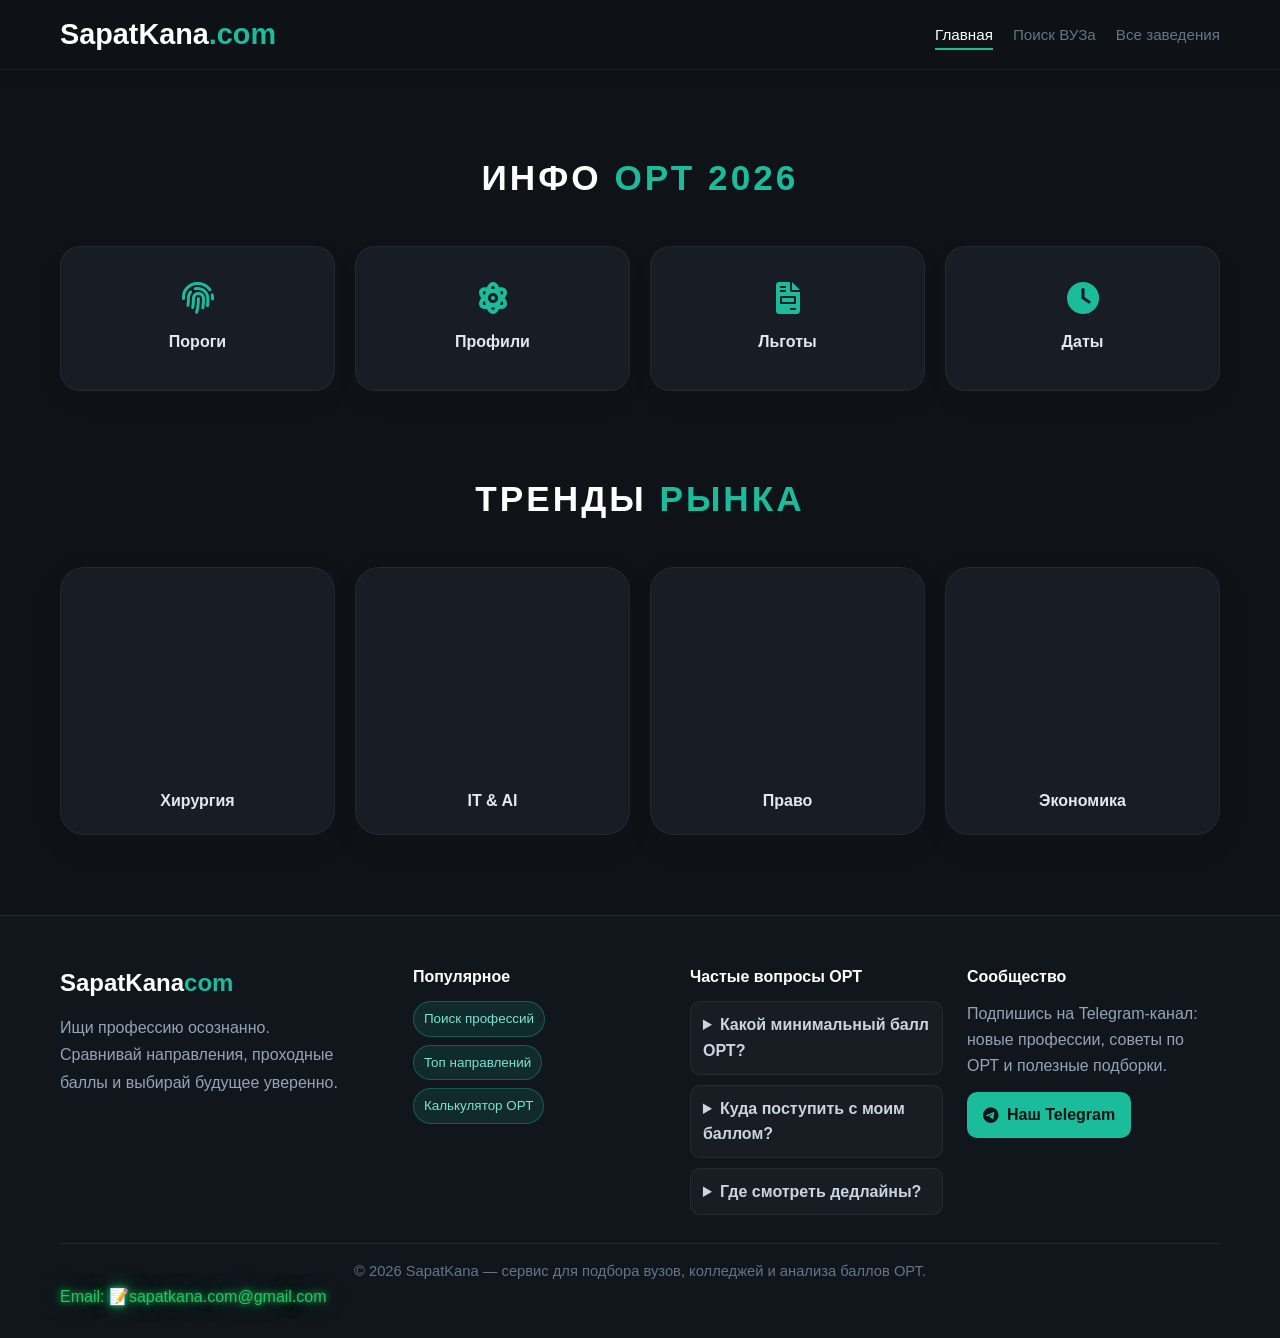
==== commit ba0fedc4: "Add files via upload" ====
--- a/index.html
+++ b/index.html
@@ -225,7 +225,10 @@
                     <a href="https://t.me/+KA1tgi_SckYyNWEy" target="_blank" class="footer-telegram">  <i class="fab fa-telegram-plane"></i> Наш Telegram</a>
                 </div>
             </div>
-            <div class="footer-bottom">© 2026 SapatKana.com. Все права защищены.</div>
+            <div class="footer-bottom">© 2026 SapatKana — сервис для подбора вузов, колледжей и анализа баллов ОРТ.</div>
+            
+             <p class="glow">Email: 📝sapatkana.com@gmail.com</p>
+
         </div>
     </footer>
 
--- a/style.css
+++ b/style.css
@@ -774,3 +774,10 @@
         gap: 20px;
     }
 }
+.glow {
+  color: #22c55e;
+  text-shadow:
+    0 0 5px rgba(34, 197, 94, 0.7),
+    0 0 10px rgba(34, 197, 94, 0.6),
+    0 0 20px rgba(34, 197, 94, 0.5);
+}
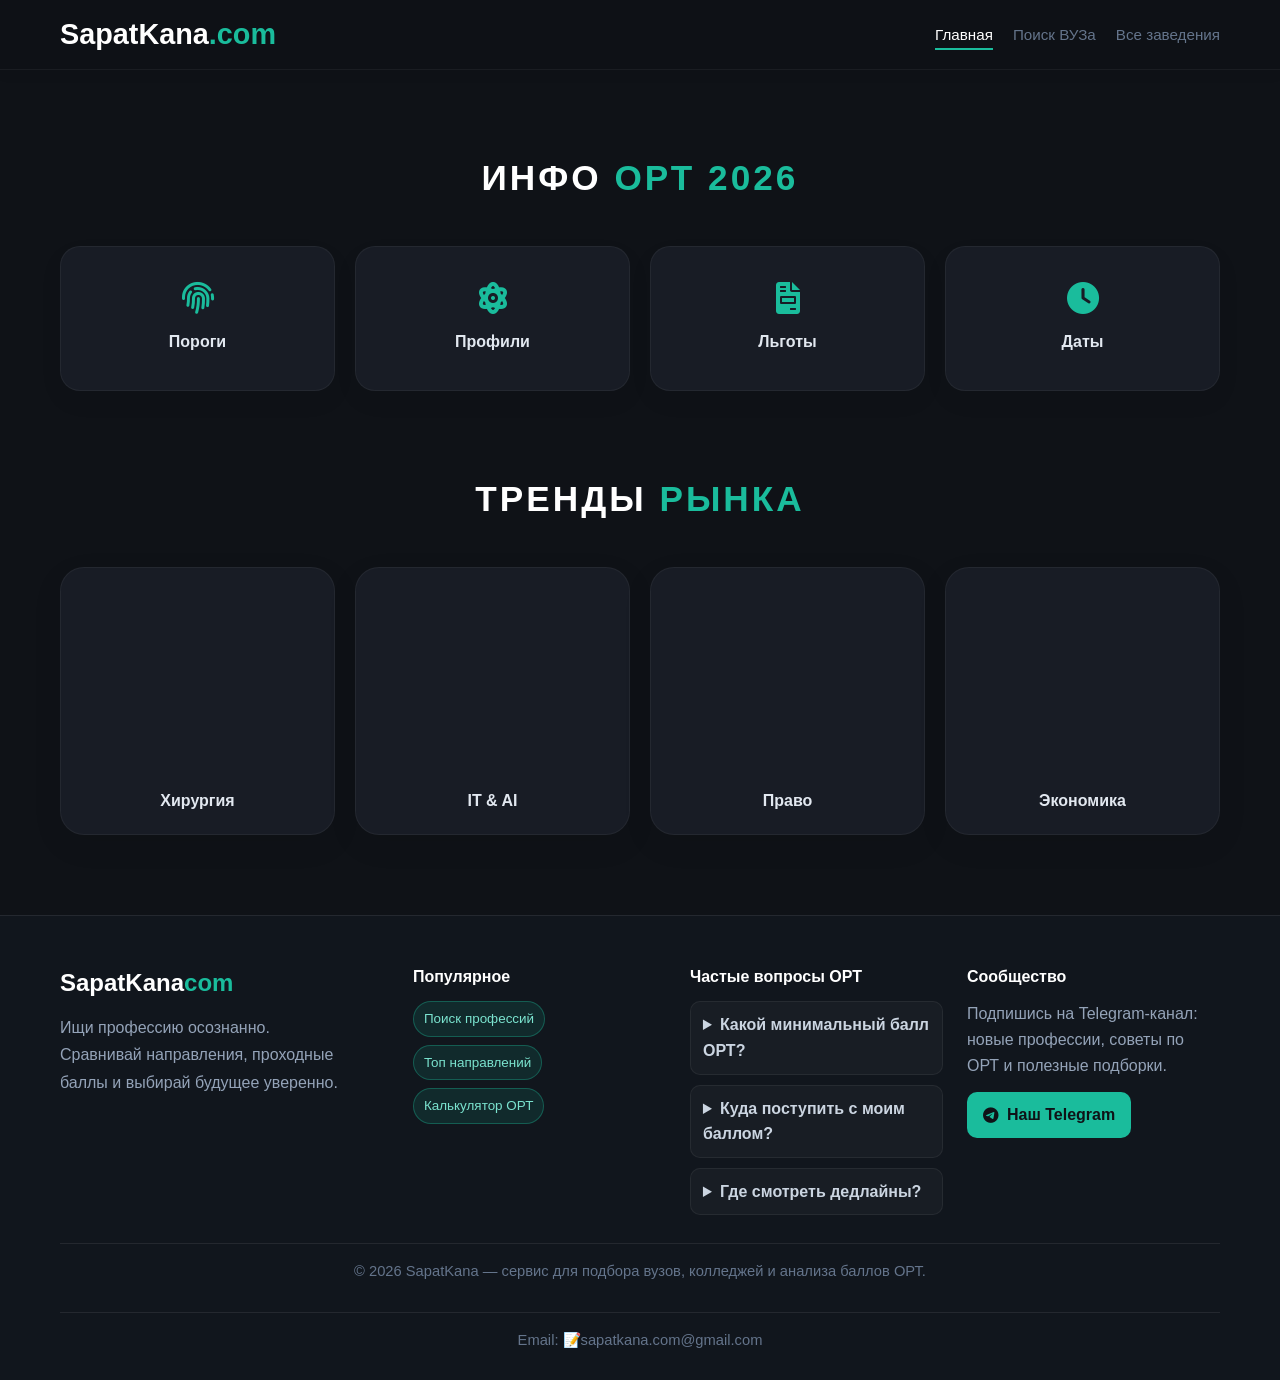
==== commit 3cebefbf: "Add files via upload" ====
--- a/index.html
+++ b/index.html
@@ -227,7 +227,7 @@
             </div>
             <div class="footer-bottom">© 2026 SapatKana — сервис для подбора вузов, колледжей и анализа баллов ОРТ.</div>
             
-             <p class="glow">Email: 📝sapatkana.com@gmail.com</p>
+          <div class="footer-bottom">Email: 📝sapatkana.com@gmail.com     </div>
 
         </div>
     </footer>
--- a/style.css
+++ b/style.css
@@ -774,10 +774,3 @@
         gap: 20px;
     }
 }
-.glow {
-  color: #22c55e;
-  text-shadow:
-    0 0 5px rgba(34, 197, 94, 0.7),
-    0 0 10px rgba(34, 197, 94, 0.6),
-    0 0 20px rgba(34, 197, 94, 0.5);
-}
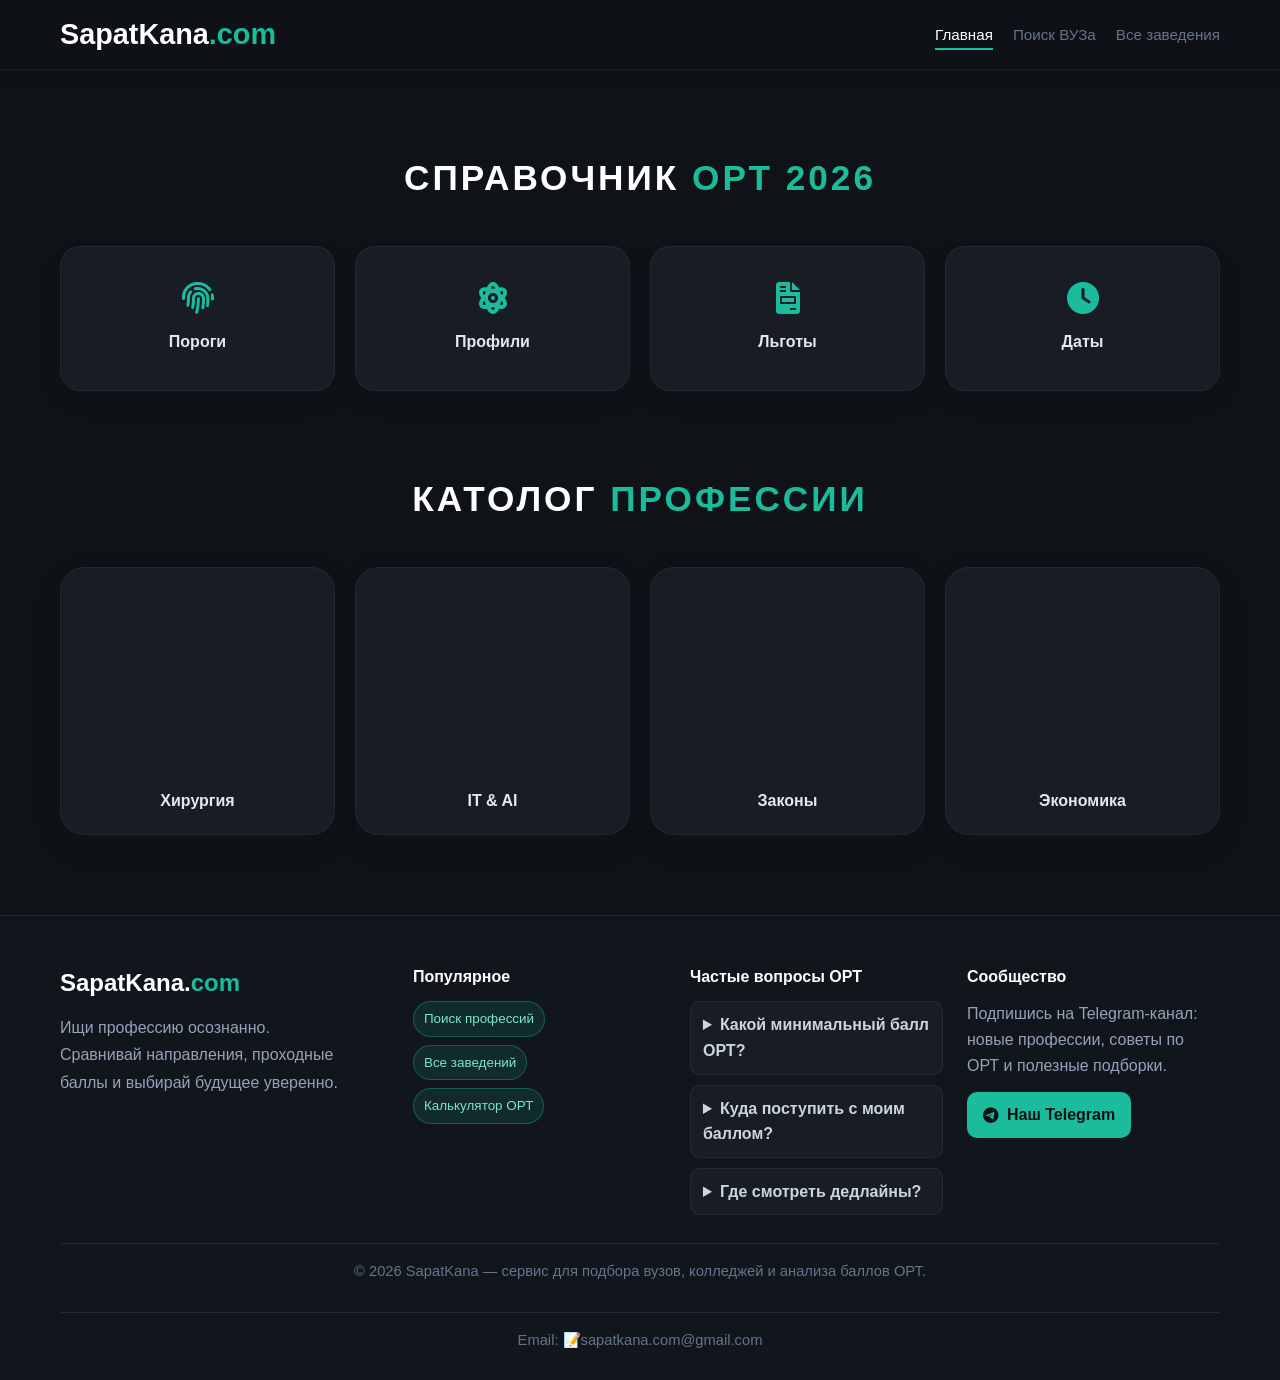
==== commit ebecf869: "Add files via upload" ====
--- a/index.html
+++ b/index.html
@@ -128,7 +128,7 @@
 
     <main class="container  py-50" style="max-width: 1200px; margin: 50px auto; padding: 0 20px;">
         
-        <h2 class="section-title">Инфо <span style="color:var(--brand-turquoise);">ОРТ 2026</span></h2>
+        <h2 class="section-title">Справочник <span style="color:var(--brand-turquoise);"> ОРТ 2026</span></h2>
         
         <div class="grid-container">
             <div class="info-card animate__animated animate__fadeInUp" onclick="toggleInfo('porog')">
@@ -166,7 +166,7 @@
             <p>Сроки Регистрации ОРТ: 10марта - 5 апреля </p>
         </div>
 
-        <h2 class="section-title">Тренды <span style="color:var(--brand-turquoise);">рынка</span></h2>
+        <h2 class="section-title">Католог <span style="color:var(--brand-turquoise);">Профессии</span></h2>
         
         <div class="grid-container" style="margin-bottom: 80px;">
             <div class="prof-card animate__animated animate__fadeIn">
@@ -179,7 +179,7 @@
             </div>
             <div class="prof-card animate__animated animate__fadeIn" style="animation-delay: 0.2s;">
                 <div class="prof-img" style="background-image: url('https://images.unsplash.com/photo-1589829545856-d10d557cf95f?w=500');"></div>
-                <div style="padding:20px; text-align:center;"><h4>Право</h4></div>
+                <div style="padding:20px; text-align:center;"><h4>Законы</h4></div>
             </div>
             <div class="prof-card animate__animated animate__fadeIn" style="animation-delay: 0.3s;">
                 <div class="prof-img" style="background-image: url('https://images.unsplash.com/photo-1460925895917-afdab827c52f?w=500');"></div>
@@ -193,13 +193,13 @@
         <div class="footer-inner">
             <div class="footer-grid">
                 <div>
-                    <a href="index.html" class="footer-logo">SapatKana<span>com</span></a>
+                    <a href="index.html" class="footer-logo">SapatKana.<span>com</span></a>
                     <p class="footer-tagline">Ищи профессию осознанно. Сравнивай направления, проходные баллы и выбирай будущее уверенно.</p>
                 </div>
                 <div>
                     <h4 class="footer-title">Популярное</h4>
                     <a class="footer-chip" href="professions.html">Поиск профессий</a>
-                    <a class="footer-chip" href="universities.html">Топ направлений</a>
+                    <a class="footer-chip" href="universities.html">Все заведений</a>
                     <a class="footer-chip" href="search.html">Калькулятор ОРТ</a>
                 </div>
                 <div>
@@ -226,9 +226,7 @@
                 </div>
             </div>
             <div class="footer-bottom">© 2026 SapatKana — сервис для подбора вузов, колледжей и анализа баллов ОРТ.</div>
-            
           <div class="footer-bottom">Email: 📝sapatkana.com@gmail.com     </div>
-
         </div>
     </footer>
 
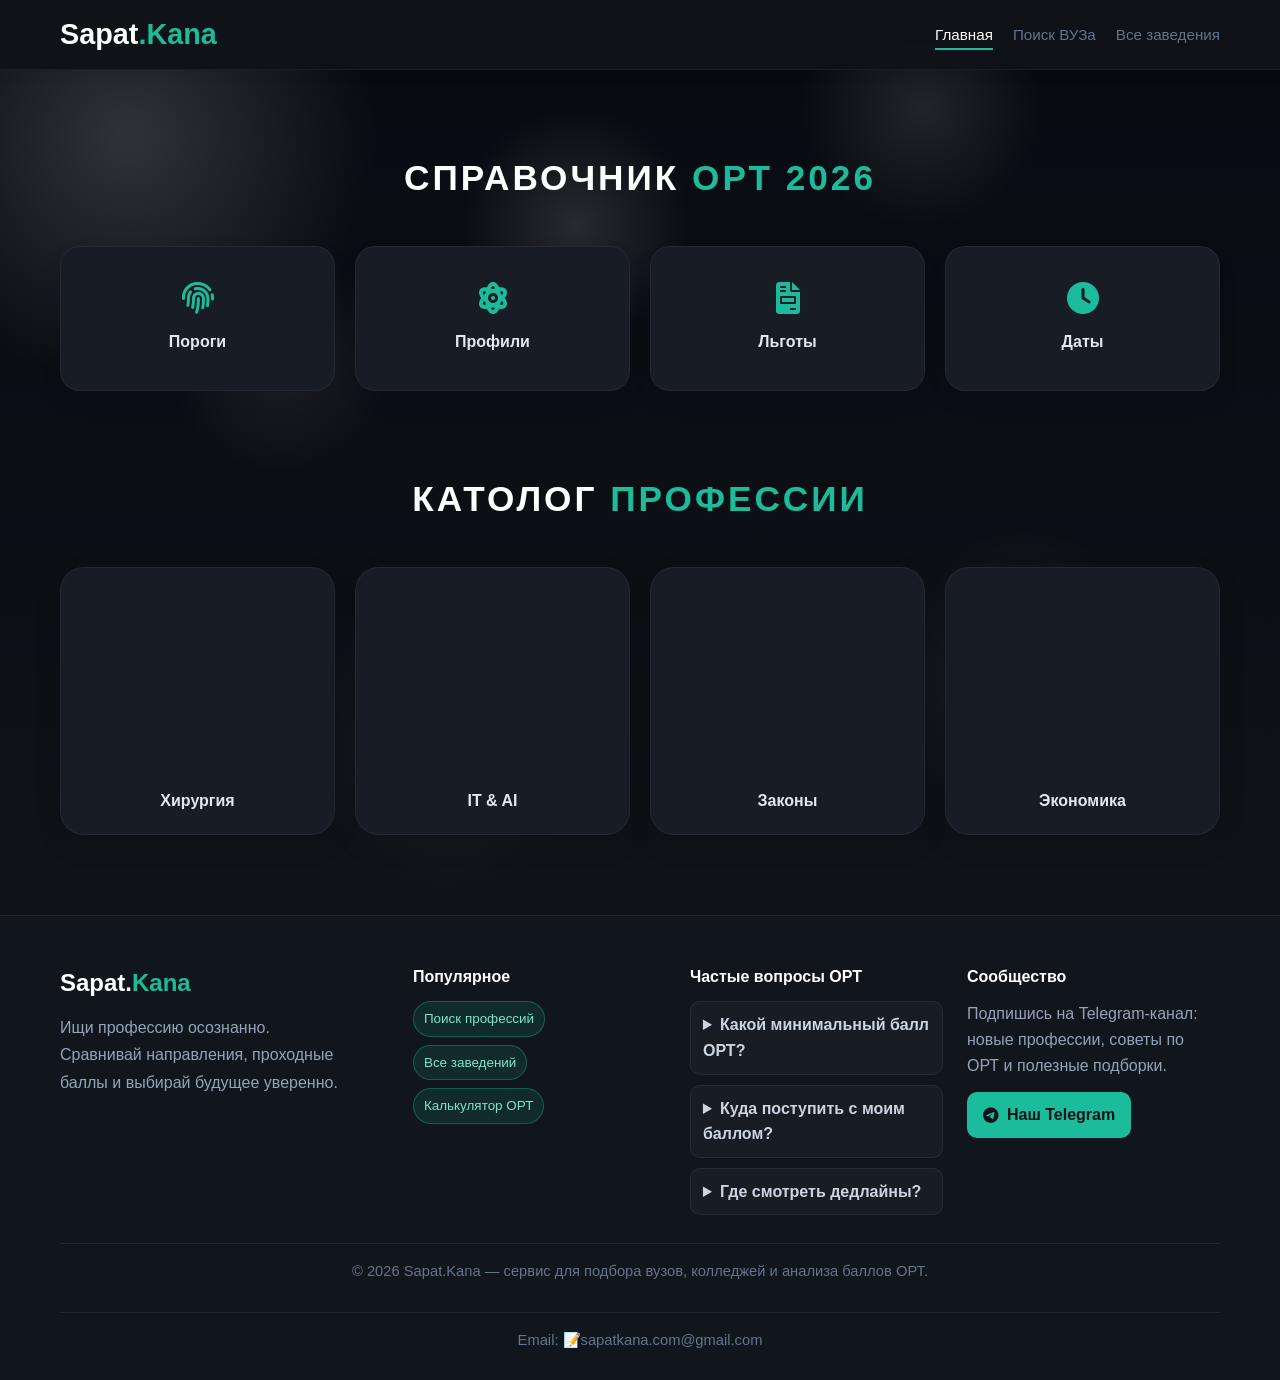
==== commit 4f4a1bde: "Add files via upload" ====
--- a/index.html
+++ b/index.html
@@ -3,7 +3,7 @@
 <head>
     <meta charset="UTF-8">
     <meta name="viewport" content="width=device-width, initial-scale=1.0">
-    <title>SapatKana.com | Полная Версия</title>
+    <title>Sapat.Kana | Полная Версия</title>
     
     <link rel="stylesheet" href="https://cdnjs.cloudflare.com/ajax/libs/font-awesome/6.0.0/css/all.min.css">
     <link rel="stylesheet" href="https://cdnjs.cloudflare.com/ajax/libs/animate.css/4.1.1/animate.min.css"/>
@@ -18,13 +18,6 @@
         --text-dim: #64748b;
     }
 
-    body {
-        background-color: var(--dark-graphite);
-        color: #e2e8f0;
-        font-family: 'Inter', sans-serif;
-        margin: 0;
-    }
-
     /* НАВИГАЦИЯ */
     .navbar {
         background: rgba(15, 18, 23, 0.95);
@@ -117,7 +110,7 @@
 <body>
     <nav class="navbar">
         <div class="container nav-container" style="display: flex; justify-content: space-between; align-items: center; max-width: 1200px; margin: 0 auto; padding: 0 20px;">
-            <a href="#" class="logo" style="color:white; text-decoration:none; font-weight:800;">SapatKana<span style="color:var(--brand-turquoise);">.com</span></a>
+            <a href="#" class="logo" style="color:white; text-decoration:none; font-weight:800;">Sapat<span style="color:var(--brand-turquoise);">.Kana</span></a>
              <ul class="nav-links" style="display: flex; gap: 20px; list-style: none;">
                 <li><a href="#" class="active">Главная</a></li>
                 <li><a href="search.html">Поиск ВУЗа</a></li>
@@ -193,7 +186,7 @@
         <div class="footer-inner">
             <div class="footer-grid">
                 <div>
-                    <a href="index.html" class="footer-logo">SapatKana.<span>com</span></a>
+                    <a href="index.html" class="footer-logo">Sapat.<span>Kana</span></a>
                     <p class="footer-tagline">Ищи профессию осознанно. Сравнивай направления, проходные баллы и выбирай будущее уверенно.</p>
                 </div>
                 <div>
@@ -225,7 +218,7 @@
                     <a href="https://t.me/+KA1tgi_SckYyNWEy" target="_blank" class="footer-telegram">  <i class="fab fa-telegram-plane"></i> Наш Telegram</a>
                 </div>
             </div>
-            <div class="footer-bottom">© 2026 SapatKana — сервис для подбора вузов, колледжей и анализа баллов ОРТ.</div>
+            <div class="footer-bottom">© 2026 Sapat.Kana — сервис для подбора вузов, колледжей и анализа баллов ОРТ.</div>
           <div class="footer-bottom">Email: 📝sapatkana.com@gmail.com     </div>
         </div>
     </footer>
--- a/style.css
+++ b/style.css
@@ -6,10 +6,68 @@
     font-family: 'Segoe UI', Roboto, Helvetica, Arial, sans-serif; 
 }
 
-body { 
-    background: #f4f7f6; 
-    color: #333; 
+html {
+    min-height: 100%;
+    background: #070a10;
+}
+
+body {
+    min-height: 100vh;
+    margin: 0;
+    overflow-x: hidden;
+    position: relative;
+    background-color: #0f1217;
+    background-image:
+        radial-gradient(circle at 10% 15%, rgba(255,255,255,0.16), transparent 18%),
+        radial-gradient(circle at 22% 40%, rgba(255,255,255,0.08), transparent 10%),
+        radial-gradient(circle at 45% 25%, rgba(255,255,255,0.12), transparent 12%),
+        radial-gradient(circle at 72% 12%, rgba(255,255,255,0.1), transparent 10%),
+        radial-gradient(circle at 80% 75%, rgba(255,255,255,0.06), transparent 12%),
+        radial-gradient(circle at 35% 82%, rgba(255,255,255,0.05), transparent 14%),
+        linear-gradient(180deg, #070a10 0%, #0f1217 100%);
+    background-size: cover;
+    background-attachment: fixed;
+    color: #e2e8f0;
     line-height: 1.6;
+}
+
+body::before {
+    content: '';
+    position: fixed;
+    inset: 0;
+    z-index: -1;
+    background-image: radial-gradient(circle, rgba(255,255,255,0.9) 0.8px, transparent 0),
+                      radial-gradient(circle, rgba(255,255,255,0.65) 0.8px, transparent 0);
+    background-size: 35px 35px, 90px 90px;
+    opacity: 0.24;
+    pointer-events: none;
+    animation: driftStars 90s linear infinite;
+}
+
+body::after {
+    content: '';
+    position: fixed;
+    inset: 0;
+    z-index: -1;
+    background-image:
+        radial-gradient(circle at 10% 18%, rgba(255,255,255,0.45) 2px, transparent 0),
+        radial-gradient(circle at 60% 16%, rgba(255,255,255,0.35) 1.8px, transparent 0),
+        radial-gradient(circle at 82% 65%, rgba(255,255,255,0.26) 1.2px, transparent 0),
+        radial-gradient(circle at 47% 78%, rgba(255,255,255,0.18) 1px, transparent 0),
+        radial-gradient(circle at 32% 50%, rgba(255,255,255,0.08) 0.8px, transparent 0);
+    opacity: 0.22;
+    pointer-events: none;
+    animation: twinkle 10s ease-in-out infinite alternate;
+}
+
+@keyframes driftStars {
+    from { transform: translate(0, 0); }
+    to { transform: translate(-120px, 120px); }
+}
+
+@keyframes twinkle {
+    from { opacity: 0.12; }
+    to { opacity: 0.22; }
 }
 
 .container { 
@@ -159,7 +217,6 @@
 
 .feature-card i { font-size: 2.2rem; color: #00a8a8; transition: 0.3s; }
 .feature-card:hover i { transform: scale(1.1); }
-
 /* ТЕЛО КАРТОЧКИ - ЗАБИРАЕТ СВОБОДНОЕ МЕСТО */
 .card-body {
     flex-grow: 1; 
@@ -280,7 +337,6 @@
 .prof-content { padding: 25px; }
 
 .footer { background: #2c3e50; color: white; padding: 50px 0; text-align: center; margin-top: 80px; }
-
 /* МОБИЛКА */
 @media (max-width: 768px) {
     .nav-links { display: none; }
@@ -407,7 +463,6 @@
     --bg-light: #f4f9f9;
     --transition-bounce: all 0.4s cubic-bezier(0.175, 0.885, 0.32, 1.275);
 }
-
 /* Общий контейнер для кнопок */
 .filter-tabs-wrapper, .tabs-tags {
     display: flex;
@@ -563,7 +618,6 @@
     margin: 10px 0;
     font-weight: 800;
 }
-
 .results-grid p {
     color: #333333 !important; /* Насыщенный цвет для инфы об обучении */
     font-size: 1rem;
